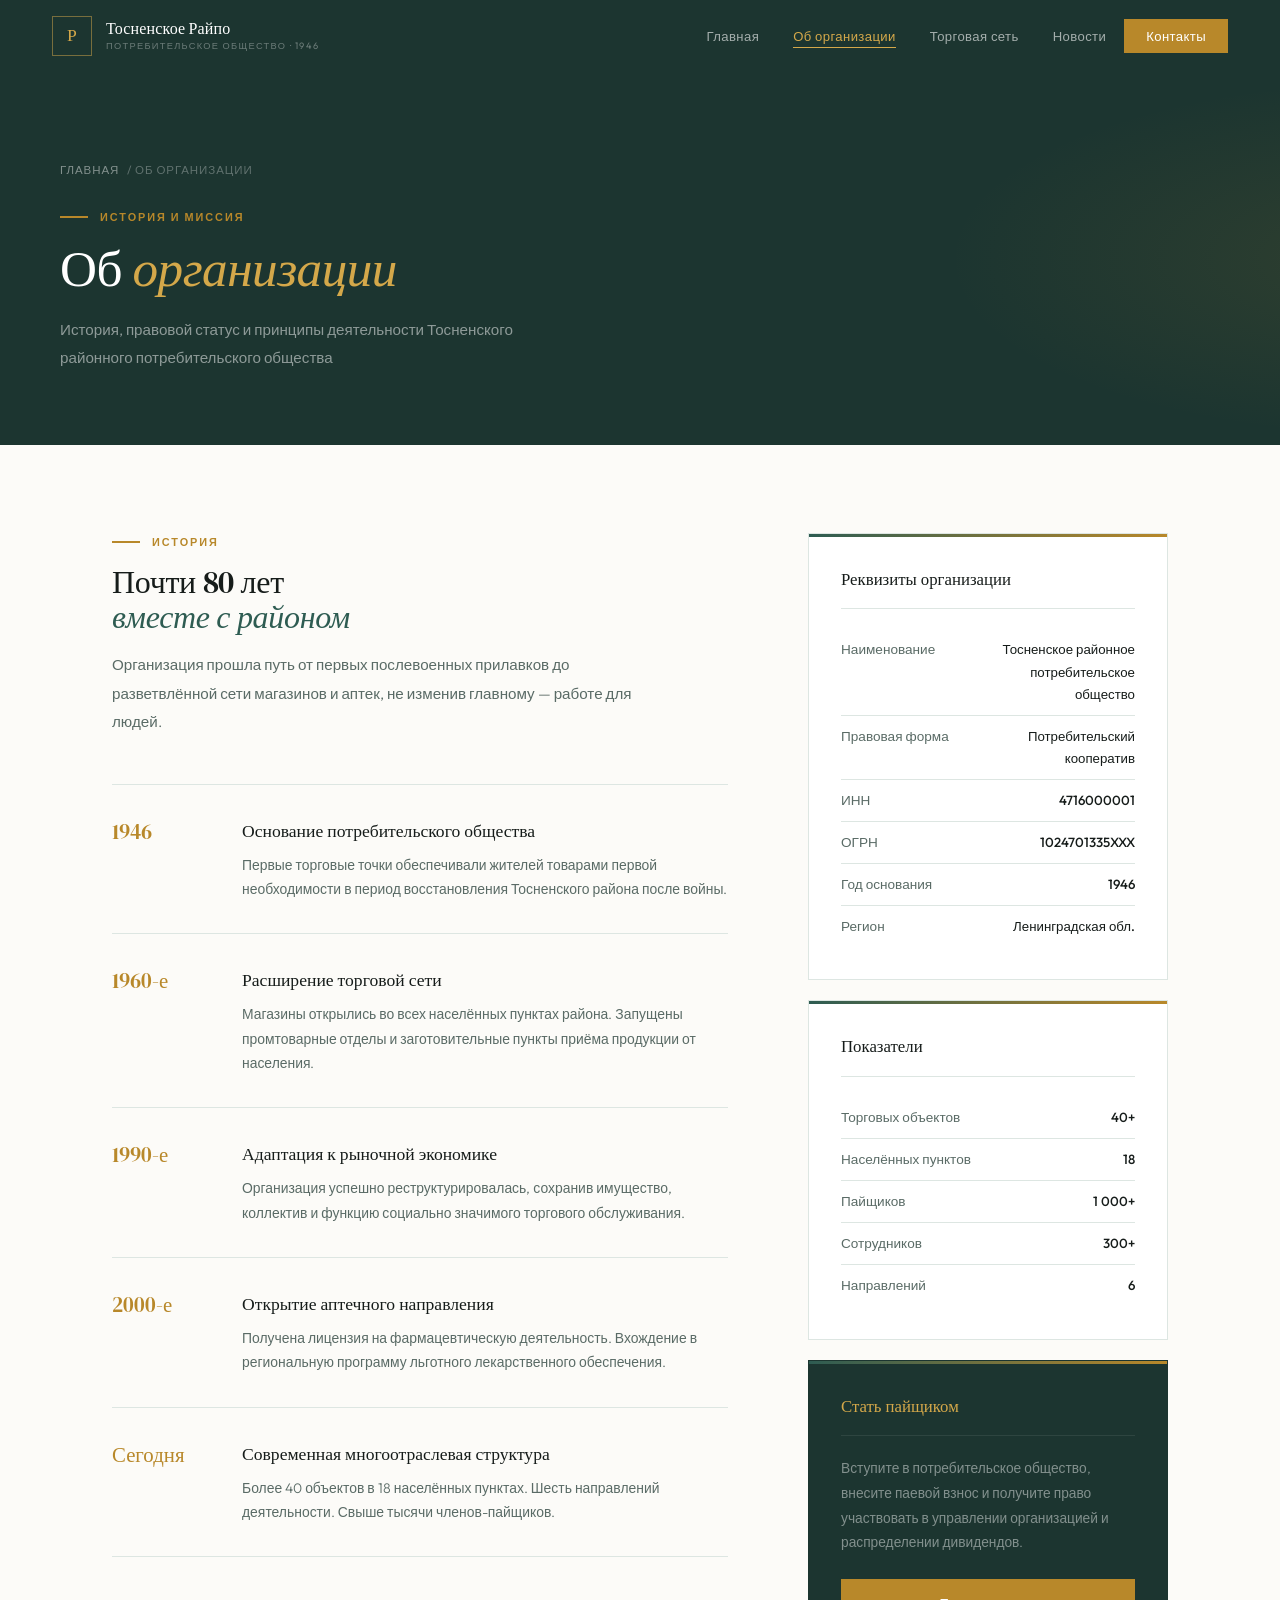
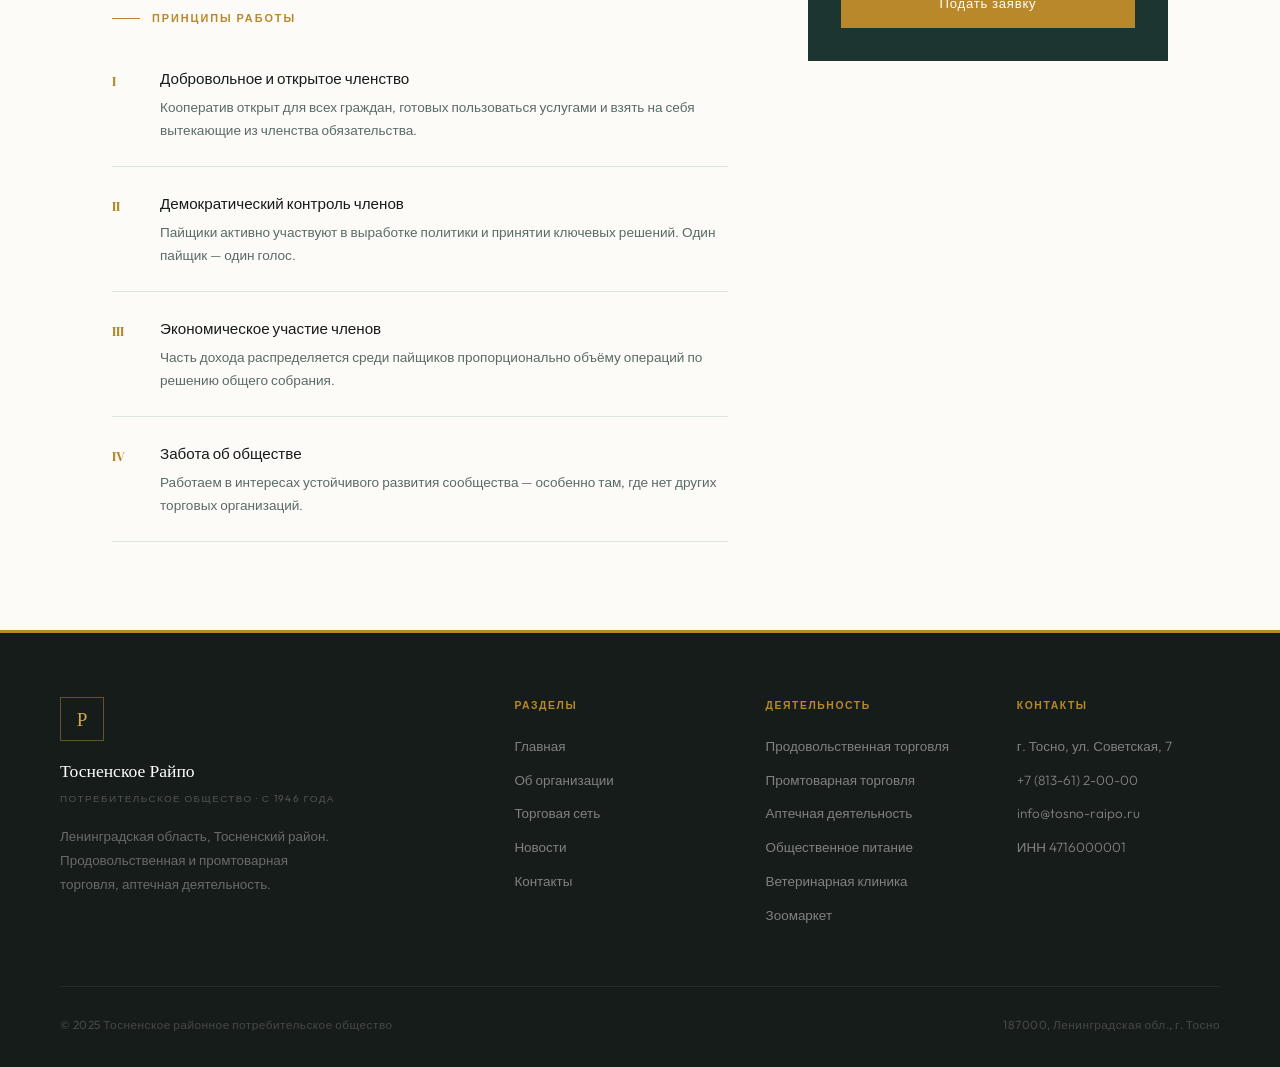
==== about.html @ 66a2b8b3 "Add files via upload" ====
<!DOCTYPE html>
<html lang="ru">
<head>
  <meta charset="UTF-8">
  <meta name="viewport" content="width=device-width, initial-scale=1.0">
  <title>Об организации — Тосненское Райпо</title>
  <link rel="preconnect" href="https://fonts.googleapis.com">
  <link href="https://fonts.googleapis.com/css2?family=DM+Serif+Display:ital@0;1&family=Outfit:wght@300;400;500;600&display=swap" rel="stylesheet">
  <link rel="stylesheet" href="style.css">
  <style>
    .about-wrap { max-width:1160px; margin:0 auto; padding:88px 52px; }
    @media(max-width:768px){ .about-wrap{ padding:56px 20px; } }

    .about-grid { display:grid; grid-template-columns:1fr 360px; gap:80px; align-items:start; }
    @media(max-width:1024px){ .about-grid{ grid-template-columns:1fr; gap:52px; } }

    /* Timeline */
    .timeline { border-top:1px solid var(--rule); margin-top:48px; }
    .tl-row {
      display:grid; grid-template-columns:90px 1fr; gap:40px;
      padding:32px 0; border-bottom:1px solid var(--rule);
      transition: background .25s;
    }
    .tl-row:hover { background:var(--ivory); margin:0 -16px; padding-left:16px; padding-right:16px; }
    .tl-year {
      font-family:'DM Serif Display',serif;
      font-size:1.3rem; color:var(--gold); padding-top:3px; line-height:1.2;
    }
    .tl-body h3 { font-family:'DM Serif Display',serif; font-size:1.1rem; font-weight:400; color:var(--ink); margin-bottom:6px; }
    .tl-body p  { font-size:.87rem; color:var(--muted); line-height:1.75; font-weight:300; }

    /* Принципы */
    .principles { margin-top:52px; }
    .prin-item {
      padding:24px 0; border-bottom:1px solid var(--rule);
      display:grid; grid-template-columns:28px 1fr; gap:20px; align-items:start;
    }
    .prin-num {
      font-family:'DM Serif Display',serif; font-size:.9rem;
      color:var(--gold); padding-top:3px;
    }
    .prin-item h4 { font-size:.95rem; font-weight:500; color:var(--ink); margin-bottom:4px; }
    .prin-item p  { font-size:.85rem; color:var(--muted); font-weight:300; line-height:1.7; }

    /* Sidebar */
    .info-card {
      background:var(--white); border:1px solid var(--rule);
      padding:32px; margin-bottom:20px;
      position:relative; overflow:hidden;
    }
    .info-card::before {
      content:''; position:absolute; top:0; left:0; right:0; height:3px;
      background:linear-gradient(90deg, var(--forest-soft), var(--gold));
    }
    .info-card h4 {
      font-family:'DM Serif Display',serif; font-size:1.05rem; font-weight:400;
      color:var(--ink); margin-bottom:20px; padding-bottom:14px;
      border-bottom:1px solid var(--rule);
    }
    .info-row {
      display:flex; justify-content:space-between; align-items:baseline;
      padding:9px 0; border-bottom:1px solid var(--rule); font-size:.85rem;
    }
    .info-row:last-child { border-bottom:none; }
    .info-lbl { color:var(--muted); font-weight:300; }
    .info-val { font-weight:500; color:var(--ink); text-align:right; max-width:160px; font-size:.83rem; }
  </style>
</head>
<body data-page="about">
  <div class="page-hero">
    <div class="page-hero-inner">
      <div class="breadcrumb"><a href="index.html">Главная</a> / Об организации</div>
      <div class="overline reveal">История и миссия</div>
      <h1 class="display reveal" style="color:var(--white)">Об <em>организации</em></h1>
      <p class="lead reveal" style="color:rgba(255,255,255,.5)">История, правовой статус и принципы деятельности Тосненского районного потребительского общества</p>
    </div>
  </div>

  <div class="about-wrap">
    <div class="about-grid">
      <div>
        <div class="reveal"><div class="overline">История</div></div>
        <div class="display reveal" style="font-size:2rem; margin-bottom:16px">Почти 80 лет<br><em>вместе с районом</em></div>
        <p class="lead reveal" style="margin-bottom:0">Организация прошла путь от первых послевоенных прилавков до разветвлённой сети магазинов и аптек, не изменив главному — работе для людей.</p>

        <div class="timeline">
          <div class="tl-row reveal reveal-d1">
            <div class="tl-year">1946</div>
            <div class="tl-body">
              <h3>Основание потребительского общества</h3>
              <p>Первые торговые точки обеспечивали жителей товарами первой необходимости в период восстановления Тосненского района после войны.</p>
            </div>
          </div>
          <div class="tl-row reveal reveal-d1">
            <div class="tl-year">1960-е</div>
            <div class="tl-body">
              <h3>Расширение торговой сети</h3>
              <p>Магазины открылись во всех населённых пунктах района. Запущены промтоварные отделы и заготовительные пункты приёма продукции от населения.</p>
            </div>
          </div>
          <div class="tl-row reveal reveal-d1">
            <div class="tl-year">1990-е</div>
            <div class="tl-body">
              <h3>Адаптация к рыночной экономике</h3>
              <p>Организация успешно реструктурировалась, сохранив имущество, коллектив и функцию социально значимого торгового обслуживания.</p>
            </div>
          </div>
          <div class="tl-row reveal reveal-d1">
            <div class="tl-year">2000-е</div>
            <div class="tl-body">
              <h3>Открытие аптечного направления</h3>
              <p>Получена лицензия на фармацевтическую деятельность. Вхождение в региональную программу льготного лекарственного обеспечения.</p>
            </div>
          </div>
          <div class="tl-row reveal reveal-d1">
            <div class="tl-year">Сегодня</div>
            <div class="tl-body">
              <h3>Современная многоотраслевая структура</h3>
              <p>Более 40 объектов в 18 населённых пунктах. Шесть направлений деятельности. Свыше тысячи членов-пайщиков.</p>
            </div>
          </div>
        </div>

        <div class="principles reveal">
          <div class="overline" style="margin-top:52px">Принципы работы</div>
          <div class="prin-item">
            <div class="prin-num">I</div>
            <div><h4>Добровольное и открытое членство</h4><p>Кооператив открыт для всех граждан, готовых пользоваться услугами и взять на себя вытекающие из членства обязательства.</p></div>
          </div>
          <div class="prin-item">
            <div class="prin-num">II</div>
            <div><h4>Демократический контроль членов</h4><p>Пайщики активно участвуют в выработке политики и принятии ключевых решений. Один пайщик — один голос.</p></div>
          </div>
          <div class="prin-item">
            <div class="prin-num">III</div>
            <div><h4>Экономическое участие членов</h4><p>Часть дохода распределяется среди пайщиков пропорционально объёму операций по решению общего собрания.</p></div>
          </div>
          <div class="prin-item">
            <div class="prin-num">IV</div>
            <div><h4>Забота об обществе</h4><p>Работаем в интересах устойчивого развития сообщества — особенно там, где нет других торговых организаций.</p></div>
          </div>
        </div>
      </div>

      <div>
        <div class="info-card reveal">
          <h4>Реквизиты организации</h4>
          <div class="info-row"><span class="info-lbl">Наименование</span><span class="info-val">Тосненское районное потребительское общество</span></div>
          <div class="info-row"><span class="info-lbl">Правовая форма</span><span class="info-val">Потребительский кооператив</span></div>
          <div class="info-row"><span class="info-lbl">ИНН</span><span class="info-val">4716000001</span></div>
          <div class="info-row"><span class="info-lbl">ОГРН</span><span class="info-val">1024701335XXX</span></div>
          <div class="info-row"><span class="info-lbl">Год основания</span><span class="info-val">1946</span></div>
          <div class="info-row"><span class="info-lbl">Регион</span><span class="info-val">Ленинградская обл.</span></div>
        </div>
        <div class="info-card reveal">
          <h4>Показатели</h4>
          <div class="info-row"><span class="info-lbl">Торговых объектов</span><span class="info-val">40+</span></div>
          <div class="info-row"><span class="info-lbl">Населённых пунктов</span><span class="info-val">18</span></div>
          <div class="info-row"><span class="info-lbl">Пайщиков</span><span class="info-val">1 000+</span></div>
          <div class="info-row"><span class="info-lbl">Сотрудников</span><span class="info-val">300+</span></div>
          <div class="info-row"><span class="info-lbl">Направлений</span><span class="info-val">6</span></div>
        </div>
        <div class="info-card reveal" style="background:var(--forest); border-color:var(--forest)">
          <h4 style="color:var(--gold-light); border-bottom-color:rgba(255,255,255,.08)">Стать пайщиком</h4>
          <p style="font-size:.86rem; color:rgba(255,255,255,.45); font-weight:300; line-height:1.8; margin-bottom:24px">Вступите в потребительское общество, внесите паевой взнос и получите право участвовать в управлении организацией и распределении дивидендов.</p>
          <a href="contacts.html" class="btn btn-gold" style="width:100%; justify-content:center">Подать заявку</a>
        </div>
      </div>
    </div>
  </div>
  <script src="nav.js"></script>
</body>
</html>
---- style.css ----
/* ════════════════════════════════════════════
   Тосненское Райпо — Professional v4
   Палитра: тёмный лес · слоновая кость · золото
   Шрифты: DM Serif Display + Outfit
   ════════════════════════════════════════════ */

@import url('https://fonts.googleapis.com/css2?family=DM+Serif+Display:ital@0;1&family=Outfit:wght@300;400;500;600&display=swap');

:root {
  --forest:      #1C3530;
  --forest-mid:  #264A42;
  --forest-soft: #2E5C52;
  --gold:        #B8882A;
  --gold-light:  #D4A84A;
  --gold-pale:   #F5EDD8;
  --sage:        #E6F0EC;
  --ivory:       #F8F7F3;
  --paper:       #FCFBF8;
  --ink:         #161C1A;
  --muted:       #5A6B66;
  --rule:        #DDE6E2;
  --white:       #FFFFFF;
}

/* ── RESET ── */
*, *::before, *::after { margin: 0; padding: 0; box-sizing: border-box; }
html { scroll-behavior: smooth; }
body {
  font-family: 'Outfit', sans-serif;
  background: var(--paper);
  color: var(--ink);
  line-height: 1.7;
  padding-top: 72px;
  overflow-x: hidden;
}

/* ════════════════
   SCROLL ANIMATIONS
   ════════════════ */
.reveal {
  opacity: 0;
  transform: translateY(28px);
  transition: opacity .7s cubic-bezier(.4,0,.2,1),
              transform .7s cubic-bezier(.4,0,.2,1);
}
.reveal.visible { opacity: 1; transform: translateY(0); }

.reveal-left  { opacity:0; transform:translateX(-32px); transition: opacity .7s .1s cubic-bezier(.4,0,.2,1), transform .7s .1s cubic-bezier(.4,0,.2,1); }
.reveal-right { opacity:0; transform:translateX(32px);  transition: opacity .7s .1s cubic-bezier(.4,0,.2,1), transform .7s .1s cubic-bezier(.4,0,.2,1); }
.reveal-left.visible, .reveal-right.visible { opacity:1; transform:translateX(0); }

.reveal-d1 { transition-delay: .1s !important; }
.reveal-d2 { transition-delay: .2s !important; }
.reveal-d3 { transition-delay: .3s !important; }
.reveal-d4 { transition-delay: .4s !important; }

/* ── NAVIGATION ── */
nav {
  position: fixed; top: 0; left: 0; right: 0; z-index: 300;
  height: 72px;
  background: var(--forest);
  display: flex; align-items: center;
  padding: 0 52px;
  justify-content: space-between;
  transition: box-shadow .4s, background .3s;
}
nav.scrolled {
  box-shadow: 0 4px 32px rgba(22,28,26,.35);
  background: var(--forest);
}

.nav-logo { display:flex; align-items:center; gap:14px; text-decoration:none; }
.nav-logo-mark {
  width: 40px; height: 40px;
  border: 1.5px solid rgba(212,168,74,.5);
  display: flex; align-items: center; justify-content: center;
  font-family: 'DM Serif Display', serif;
  font-size: 1.1rem; color: var(--gold-light);
  transition: border-color .3s, color .3s;
}
.nav-logo:hover .nav-logo-mark { border-color: var(--gold-light); }
.nav-logo-name {
  font-family: 'DM Serif Display', serif;
  font-size: 1rem; color: var(--white); line-height: 1.2;
  letter-spacing: .01em;
}
.nav-logo-tagline {
  font-family: 'Outfit', sans-serif;
  font-size: .58rem; color: rgba(255,255,255,.35);
  letter-spacing: .14em; text-transform: uppercase;
  font-weight: 400;
}

.nav-links { display:flex; align-items:center; gap:2px; list-style:none; }
.nav-links a {
  font-family: 'Outfit', sans-serif;
  text-decoration: none; color: rgba(255,255,255,.6);
  font-size: .82rem; font-weight: 400;
  padding: 8px 16px; letter-spacing: .03em;
  position: relative; transition: color .25s;
}
.nav-links a::after {
  content: ''; position: absolute;
  left: 16px; right: 16px; bottom: 4px; height: 1px;
  background: var(--gold-light); transform: scaleX(0);
  transition: transform .25s cubic-bezier(.4,0,.2,1);
  transform-origin: left;
}
.nav-links a:hover { color: var(--white); }
.nav-links a:hover::after { transform: scaleX(1); }
.nav-links a.active { color: var(--gold-light); }
.nav-links a.active::after { transform: scaleX(1); }

.nav-cta {
  background: var(--gold) !important;
  color: var(--white) !important;
  padding: 9px 22px !important;
  transition: background .25s !important;
}
.nav-cta::after { display: none !important; }
.nav-cta:hover { background: var(--gold-light) !important; }

/* ── BURGER ── */
.burger {
  display: none; flex-direction: column;
  justify-content: center; gap: 5px;
  width: 42px; height: 42px;
  background: rgba(255,255,255,.08);
  border: 1px solid rgba(255,255,255,.12);
  cursor: pointer; padding: 10px; flex-shrink: 0;
  transition: background .2s;
}
.burger:hover { background: rgba(255,255,255,.14); }
.burger span {
  display: block; height: 1.5px; width: 100%;
  background: var(--white); border-radius: 2px;
  transition: transform .35s cubic-bezier(.4,0,.2,1), opacity .25s;
}
.burger.open span:nth-child(1) { transform: translateY(6.5px) rotate(45deg); }
.burger.open span:nth-child(2) { opacity: 0; transform: scaleX(0); }
.burger.open span:nth-child(3) { transform: translateY(-6.5px) rotate(-45deg); }

/* ── MOBILE DRAWER ── */
.mobile-menu {
  position: fixed; top: 72px; right: 0; bottom: 0;
  width: min(310px, 88vw);
  background: var(--forest);
  border-left: 1px solid rgba(255,255,255,.06);
  z-index: 290; transform: translateX(100%);
  transition: transform .4s cubic-bezier(.4,0,.2,1);
  display: flex; flex-direction: column;
  padding: 36px 28px 40px; overflow-y: auto;
}
.mobile-menu.open { transform: translateX(0); }

.mobile-nav { display: flex; flex-direction: column; }
.mobile-nav a {
  text-decoration: none; color: rgba(255,255,255,.65);
  font-size: .95rem; font-weight: 400;
  padding: 17px 0; letter-spacing: .02em;
  border-bottom: 1px solid rgba(255,255,255,.07);
  transition: color .2s, padding-left .2s;
}
.mobile-nav a:hover { color: var(--white); padding-left: 8px; }
.mobile-nav a.active { color: var(--gold-light); }
.mobile-nav a.mobile-cta {
  margin-top: 20px;
  background: var(--gold); color: var(--white) !important;
  text-align: center; padding: 14px 0 !important;
  border-bottom: none; font-weight: 500;
  transition: background .2s !important;
}
.mobile-nav a.mobile-cta:hover { background: var(--gold-light) !important; padding-left: 0 !important; }
.mobile-footer-info {
  margin-top: auto; padding-top: 28px;
  color: rgba(255,255,255,.3); font-size: .82rem;
  display: flex; flex-direction: column; gap: 9px; font-weight: 300;
}

.mobile-overlay {
  position: fixed; inset: 0; z-index: 280;
  background: rgba(22,28,26,.6); backdrop-filter: blur(4px);
  opacity: 0; pointer-events: none;
  transition: opacity .4s;
}
.mobile-overlay.open { opacity: 1; pointer-events: all; }

/* ── TYPOGRAPHY ── */
.overline {
  font-family: 'Outfit', sans-serif;
  font-size: .68rem; font-weight: 600;
  letter-spacing: .18em; text-transform: uppercase;
  color: var(--gold);
  display: flex; align-items: center; gap: 12px;
  margin-bottom: 14px;
}
.overline::before {
  content: ''; display: block;
  width: 28px; height: 1.5px; background: currentColor;
}

.display {
  font-family: 'DM Serif Display', serif;
  font-size: clamp(2.2rem, 4vw, 3.6rem);
  font-weight: 400; line-height: 1.1;
  color: var(--ink); letter-spacing: -.01em;
  margin-bottom: 20px;
}
.display em { font-style: italic; color: var(--forest-soft); }
.display-white { color: var(--white); }
.display-white em { color: var(--gold-light); }

.lead {
  font-size: .95rem; color: var(--muted); font-weight: 300;
  max-width: 520px; line-height: 1.85;
}

/* ── SECTION ── */
.section { padding: 96px 52px; max-width: 1160px; margin: 0 auto; }

/* ── PAGE HERO ── */
.page-hero {
  background: var(--forest);
  padding: 88px 52px 72px;
  position: relative; overflow: hidden;
}
.page-hero::after {
  content: '';
  position: absolute; inset: 0;
  background: radial-gradient(ellipse 60% 80% at 110% 50%, rgba(184,136,42,.12) 0%, transparent 60%);
  pointer-events: none;
}
.page-hero-inner { max-width: 1160px; margin: 0 auto; position: relative; z-index: 1; }
.page-hero .display { color: var(--white); }
.page-hero .display em { color: var(--gold-light); }
.page-hero .lead { color: rgba(255,255,255,.5); max-width: 480px; }

.breadcrumb {
  display: flex; align-items: center; gap: 8px;
  font-size: .72rem; color: rgba(255,255,255,.3);
  letter-spacing: .08em; text-transform: uppercase;
  margin-bottom: 28px;
}
.breadcrumb a { color: rgba(255,255,255,.45); text-decoration: none; transition: color .2s; }
.breadcrumb a:hover { color: var(--gold-light); }

/* ── BUTTONS ── */
.btn {
  display: inline-flex; align-items: center; gap: 8px;
  font-family: 'Outfit', sans-serif;
  font-size: .82rem; font-weight: 500;
  letter-spacing: .06em;
  text-decoration: none; cursor: pointer; border: none;
  padding: 13px 28px; transition: all .25s;
  position: relative; overflow: hidden;
}
.btn::before {
  content: ''; position: absolute; inset: 0;
  background: rgba(255,255,255,.1);
  transform: scaleX(0); transform-origin: left;
  transition: transform .3s cubic-bezier(.4,0,.2,1);
}
.btn:hover::before { transform: scaleX(1); }

.btn-forest { background: var(--forest); color: var(--white); }
.btn-gold   { background: var(--gold); color: var(--white); }
.btn-gold:hover { background: var(--gold-light); }
.btn-outline { background: transparent; color: var(--ink); border: 1.5px solid var(--ink); }
.btn-outline:hover { background: var(--ink); color: var(--white); }
.btn-outline-light { background: transparent; color: rgba(255,255,255,.75); border: 1.5px solid rgba(255,255,255,.25); }
.btn-outline-light:hover { border-color: var(--white); color: var(--white); }
.btn-ghost { background: transparent; color: var(--forest-soft); border: 1.5px solid var(--rule); }
.btn-ghost:hover { border-color: var(--forest-soft); }

/* ── BAND ── */
.band {
  background: var(--forest);
  padding: 80px 52px; text-align: center;
  position: relative; overflow: hidden;
}
.band::before {
  content: '';
  position: absolute; inset: 0;
  background: radial-gradient(ellipse 70% 120% at 50% 100%, rgba(184,136,42,.1) 0%, transparent 60%);
  pointer-events: none;
}
.band .display { color: var(--white); margin-bottom: 16px; }
.band .display em { color: var(--gold-light); }
.band .lead { color: rgba(255,255,255,.5); margin: 0 auto 36px; }

/* ── CARDS ── */
.grid { display: grid; gap: 1px; background: var(--rule); border: 1px solid var(--rule); margin-top: 60px; }
.grid-3 { grid-template-columns: repeat(3,1fr); }
.grid-4 { grid-template-columns: repeat(4,1fr); }

.gc {
  background: var(--white); padding: 40px 36px;
  position: relative; overflow: hidden;
  transition: background .25s;
}
.gc::after {
  content: ''; position: absolute;
  left: 0; bottom: 0; right: 0; height: 3px;
  background: linear-gradient(90deg, var(--forest), var(--gold));
  transform: scaleX(0); transform-origin: left;
  transition: transform .35s cubic-bezier(.4,0,.2,1);
}
.gc:hover { background: var(--ivory); }
.gc:hover::after { transform: scaleX(1); }

.gc-icon {
  width: 52px; height: 52px;
  background: var(--sage); display: flex;
  align-items: center; justify-content: center;
  font-size: 22px; margin-bottom: 20px;
  transition: background .25s, transform .25s;
}
.gc:hover .gc-icon { background: var(--gold-pale); transform: scale(1.05); }

.gc h3 {
  font-family: 'DM Serif Display', serif;
  font-size: 1.2rem; font-weight: 400;
  color: var(--ink); margin-bottom: 10px;
}
.gc p { font-size: .88rem; color: var(--muted); line-height: 1.75; font-weight: 300; }

/* ── DATA BAR ── */
.data-bar {
  background: var(--forest);
  display: grid; grid-template-columns: repeat(4,1fr);
}
.db-cell {
  padding: 52px 36px; text-align: center;
  border-right: 1px solid rgba(255,255,255,.06);
  position: relative;
  transition: background .25s;
}
.db-cell:last-child { border-right: none; }
.db-cell:hover { background: var(--forest-mid); }
.db-val {
  font-family: 'DM Serif Display', serif;
  font-size: 3rem; font-weight: 400;
  color: var(--gold-light); line-height: 1;
  margin-bottom: 8px; display: block;
  transition: transform .3s;
}
.db-cell:hover .db-val { transform: scale(1.06); }
.db-label { font-size: .7rem; color: rgba(255,255,255,.35); letter-spacing: .1em; text-transform: uppercase; font-weight: 400; }

/* ── FOOTER ── */
footer {
  background: var(--ink); color: var(--white);
  padding: 64px 52px 32px;
  border-top: 3px solid var(--gold);
}
.footer-inner {
  max-width: 1160px; margin: 0 auto;
  display: grid; grid-template-columns: 2fr 1fr 1fr 1fr; gap: 48px;
  padding-bottom: 48px;
  border-bottom: 1px solid rgba(255,255,255,.07);
}
.footer-logo-mark {
  width: 44px; height: 44px;
  border: 1.5px solid rgba(212,168,74,.4);
  display: flex; align-items: center; justify-content: center;
  font-family: 'DM Serif Display', serif;
  font-size: 1.2rem; color: var(--gold-light); margin-bottom: 16px;
}
.footer-name {
  font-family: 'DM Serif Display', serif;
  font-size: 1.1rem; color: var(--white); margin-bottom: 4px;
}
.footer-sub  { font-size: .62rem; color: rgba(255,255,255,.25); text-transform: uppercase; letter-spacing: .14em; margin-bottom: 16px; }
.footer-desc { font-size: .84rem; color: rgba(255,255,255,.35); line-height: 1.8; font-weight: 300; max-width: 270px; }
.footer-col h4 {
  font-size: .65rem; font-weight: 600; text-transform: uppercase;
  letter-spacing: .15em; color: var(--gold);
  margin-bottom: 20px;
}
.footer-col a,
.footer-col span {
  display: block; color: rgba(255,255,255,.45);
  font-size: .84rem; margin-bottom: 11px;
  text-decoration: none; font-weight: 300;
  transition: color .2s, padding-left .2s;
}
.footer-col a:hover { color: var(--white); padding-left: 4px; }
.footer-bottom {
  max-width: 1160px; margin: 28px auto 0;
  display: flex; justify-content: space-between;
  align-items: center; flex-wrap: wrap; gap: 10px;
  font-size: .74rem; color: rgba(255,255,255,.2);
  letter-spacing: .04em;
}

/* ════════════════
   АДАПТИВ
   ════════════════ */
@media(max-width:1024px){
  nav,.section,.page-hero,.band,footer{ padding-left:32px; padding-right:32px; }
  .grid-3,.grid-4{ grid-template-columns:repeat(2,1fr); }
  .data-bar{ grid-template-columns:repeat(2,1fr); }
  .db-cell:nth-child(2){ border-right:none; }
  .db-cell:nth-child(3),
  .db-cell:nth-child(4){ border-top:1px solid rgba(255,255,255,.06); }
  .footer-inner{ grid-template-columns:1fr 1fr; gap:36px; }
}
@media(max-width:768px){
  nav{ padding:0 20px; }
  .nav-links{ display:none; }
  .burger{ display:flex; }
  .section{ padding:60px 20px; }
  .page-hero{ padding:52px 20px 44px; }
  .band{ padding:56px 20px; }
  footer{ padding:48px 20px 28px; }
  .grid-3,.grid-4{ grid-template-columns:1fr; }
  .data-bar{ grid-template-columns:1fr 1fr; }
  .footer-inner{ grid-template-columns:1fr; gap:28px; }
  .footer-bottom{ flex-direction:column; text-align:center; }
}
@media(max-width:400px){
  .nav-logo-tagline{ display:none; }
  .data-bar{ grid-template-columns:1fr; }
  .db-cell{ border-right:none !important; border-top:1px solid rgba(255,255,255,.06); }
  .db-cell:first-child{ border-top:none; }
}
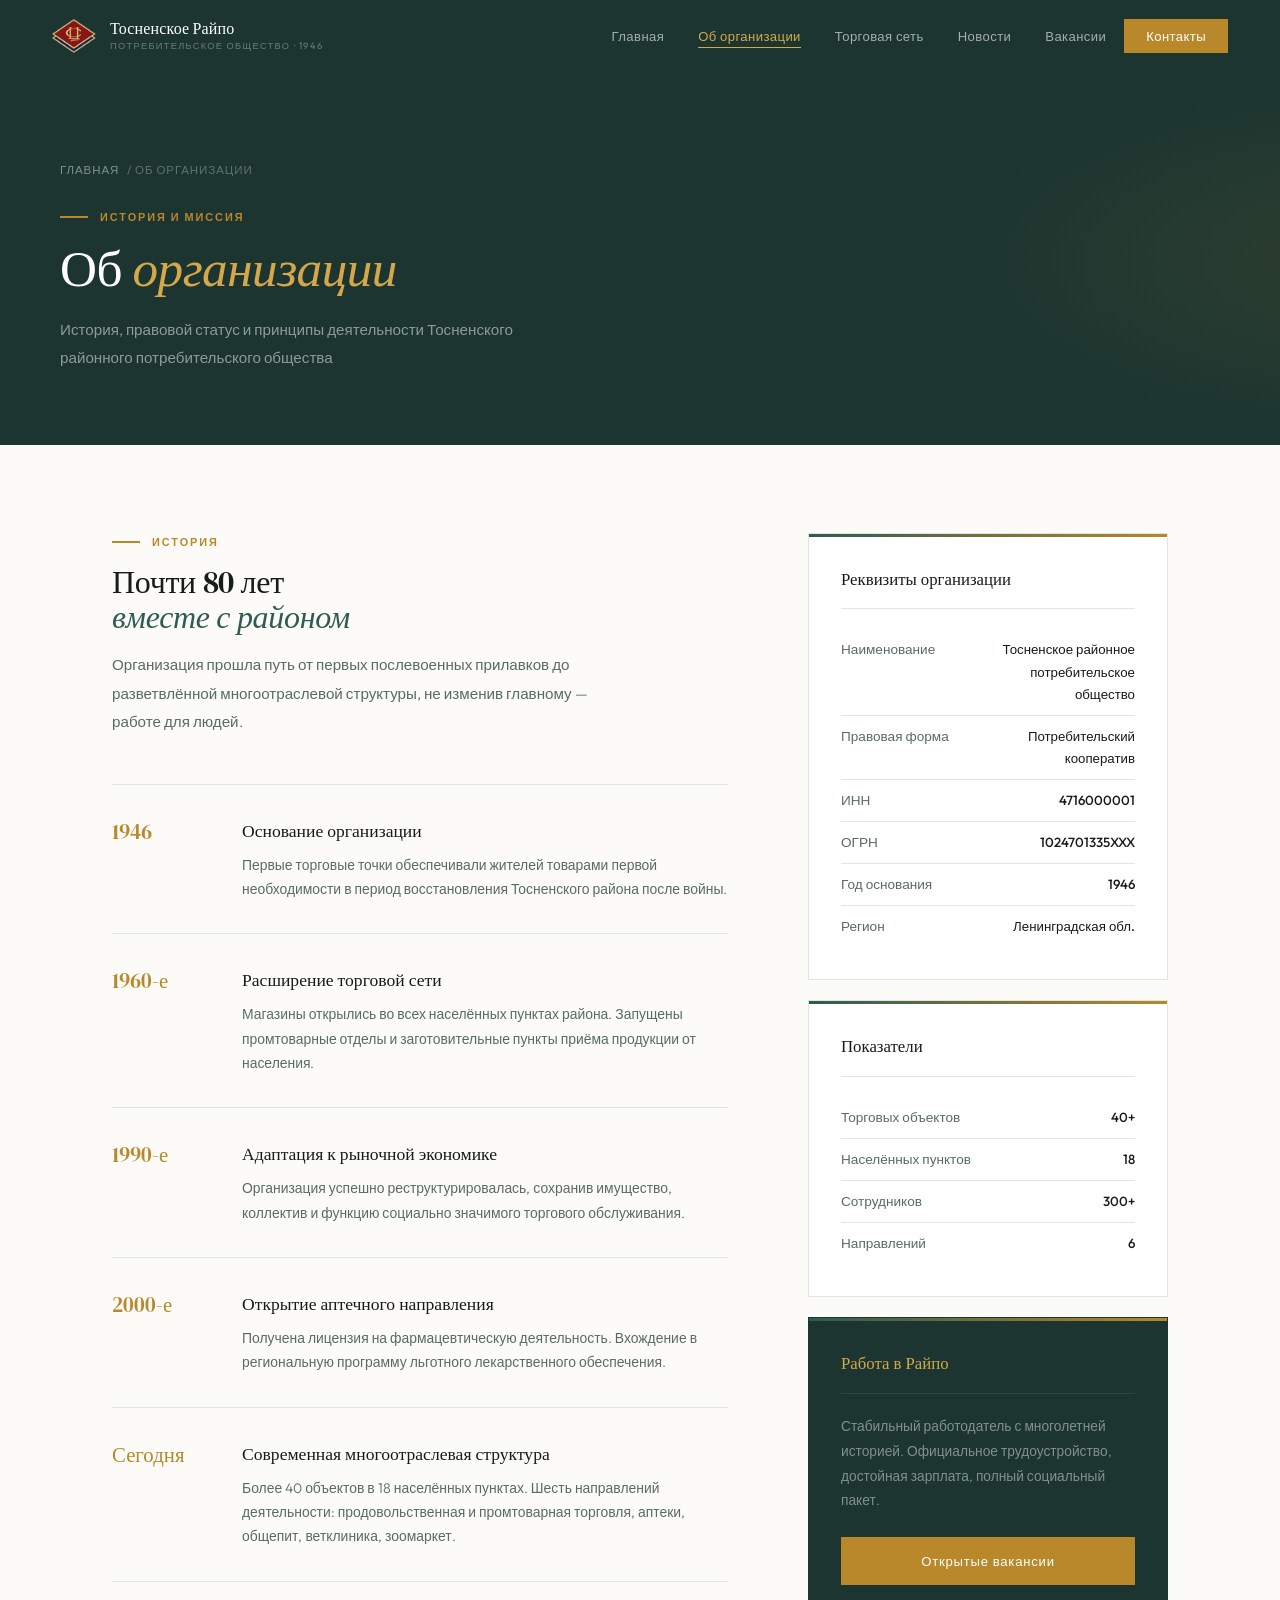
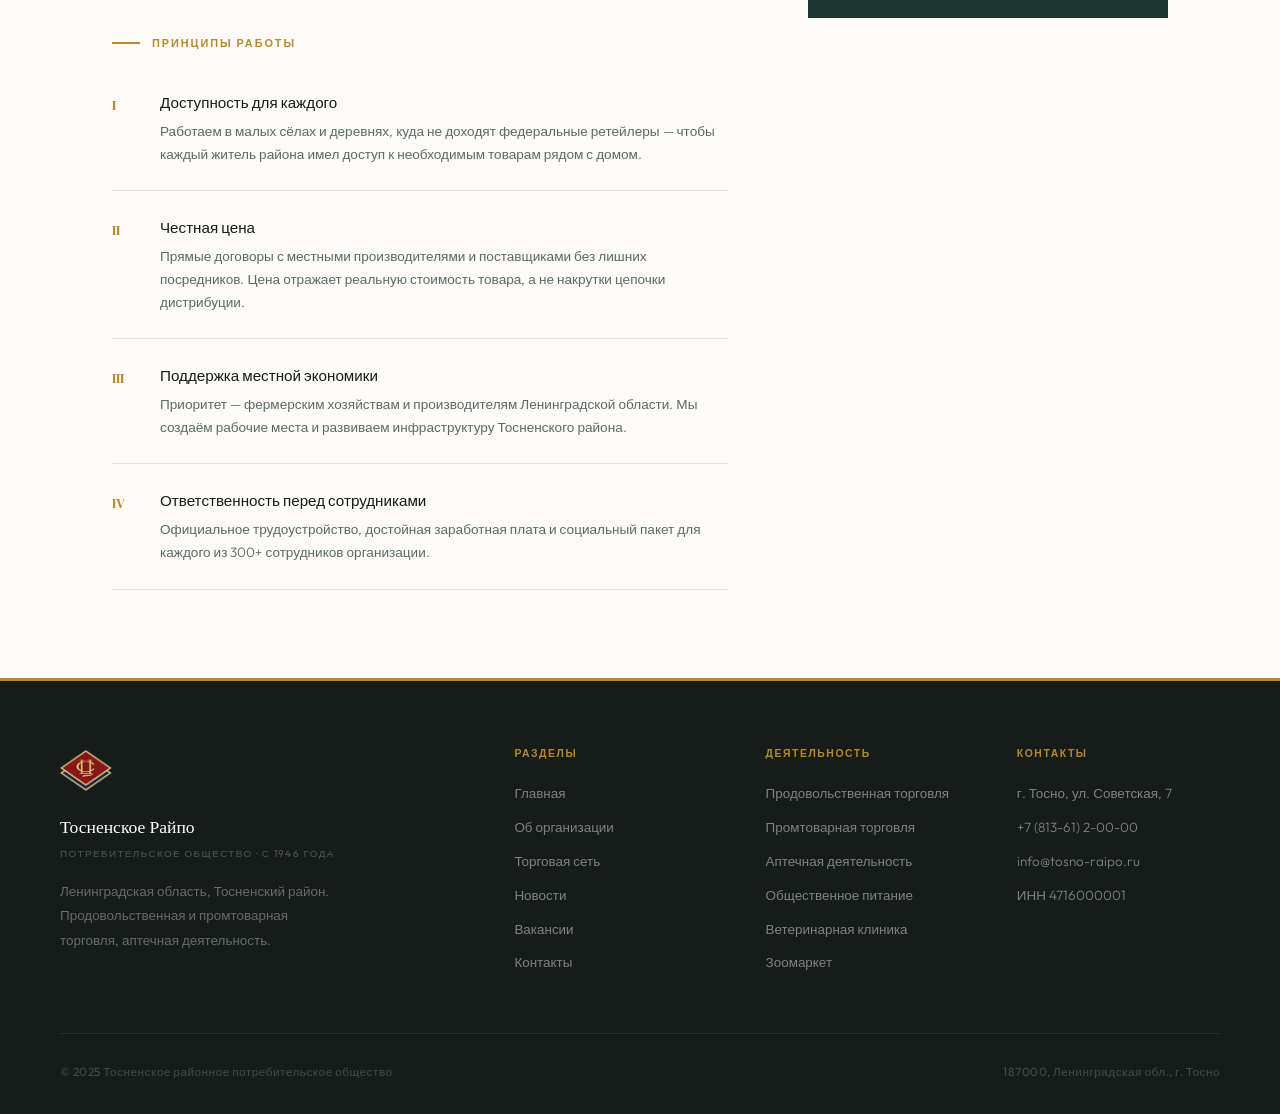
==== commit 45af8b40: "Add files via upload" ====
--- a/about.html
+++ b/about.html
@@ -14,35 +14,25 @@
     .about-grid { display:grid; grid-template-columns:1fr 360px; gap:80px; align-items:start; }
     @media(max-width:1024px){ .about-grid{ grid-template-columns:1fr; gap:52px; } }
 
-    /* Timeline */
     .timeline { border-top:1px solid var(--rule); margin-top:48px; }
     .tl-row {
       display:grid; grid-template-columns:90px 1fr; gap:40px;
-      padding:32px 0; border-bottom:1px solid var(--rule);
-      transition: background .25s;
+      padding:32px 0; border-bottom:1px solid var(--rule); transition: background .25s;
     }
     .tl-row:hover { background:var(--ivory); margin:0 -16px; padding-left:16px; padding-right:16px; }
-    .tl-year {
-      font-family:'DM Serif Display',serif;
-      font-size:1.3rem; color:var(--gold); padding-top:3px; line-height:1.2;
-    }
+    .tl-year { font-family:'DM Serif Display',serif; font-size:1.3rem; color:var(--gold); padding-top:3px; line-height:1.2; }
     .tl-body h3 { font-family:'DM Serif Display',serif; font-size:1.1rem; font-weight:400; color:var(--ink); margin-bottom:6px; }
     .tl-body p  { font-size:.87rem; color:var(--muted); line-height:1.75; font-weight:300; }
 
-    /* Принципы */
-    .principles { margin-top:52px; }
-    .prin-item {
+    .values-list { margin-top:52px; }
+    .val-item {
       padding:24px 0; border-bottom:1px solid var(--rule);
       display:grid; grid-template-columns:28px 1fr; gap:20px; align-items:start;
     }
-    .prin-num {
-      font-family:'DM Serif Display',serif; font-size:.9rem;
-      color:var(--gold); padding-top:3px;
-    }
-    .prin-item h4 { font-size:.95rem; font-weight:500; color:var(--ink); margin-bottom:4px; }
-    .prin-item p  { font-size:.85rem; color:var(--muted); font-weight:300; line-height:1.7; }
+    .val-num { font-family:'DM Serif Display',serif; font-size:.9rem; color:var(--gold); padding-top:3px; }
+    .val-item h4 { font-size:.95rem; font-weight:500; color:var(--ink); margin-bottom:4px; }
+    .val-item p  { font-size:.85rem; color:var(--muted); font-weight:300; line-height:1.7; }
 
-    /* Sidebar */
     .info-card {
       background:var(--white); border:1px solid var(--rule);
       padding:32px; margin-bottom:20px;
@@ -54,8 +44,7 @@
     }
     .info-card h4 {
       font-family:'DM Serif Display',serif; font-size:1.05rem; font-weight:400;
-      color:var(--ink); margin-bottom:20px; padding-bottom:14px;
-      border-bottom:1px solid var(--rule);
+      color:var(--ink); margin-bottom:20px; padding-bottom:14px; border-bottom:1px solid var(--rule);
     }
     .info-row {
       display:flex; justify-content:space-between; align-items:baseline;
@@ -81,13 +70,13 @@
       <div>
         <div class="reveal"><div class="overline">История</div></div>
         <div class="display reveal" style="font-size:2rem; margin-bottom:16px">Почти 80 лет<br><em>вместе с районом</em></div>
-        <p class="lead reveal" style="margin-bottom:0">Организация прошла путь от первых послевоенных прилавков до разветвлённой сети магазинов и аптек, не изменив главному — работе для людей.</p>
+        <p class="lead reveal" style="margin-bottom:0">Организация прошла путь от первых послевоенных прилавков до разветвлённой многоотраслевой структуры, не изменив главному — работе для людей.</p>
 
         <div class="timeline">
           <div class="tl-row reveal reveal-d1">
             <div class="tl-year">1946</div>
             <div class="tl-body">
-              <h3>Основание потребительского общества</h3>
+              <h3>Основание организации</h3>
               <p>Первые торговые точки обеспечивали жителей товарами первой необходимости в период восстановления Тосненского района после войны.</p>
             </div>
           </div>
@@ -116,28 +105,28 @@
             <div class="tl-year">Сегодня</div>
             <div class="tl-body">
               <h3>Современная многоотраслевая структура</h3>
-              <p>Более 40 объектов в 18 населённых пунктах. Шесть направлений деятельности. Свыше тысячи членов-пайщиков.</p>
+              <p>Более 40 объектов в 18 населённых пунктах. Шесть направлений деятельности: продовольственная и промтоварная торговля, аптеки, общепит, ветклиника, зоомаркет.</p>
             </div>
           </div>
         </div>
 
-        <div class="principles reveal">
+        <div class="values-list reveal">
           <div class="overline" style="margin-top:52px">Принципы работы</div>
-          <div class="prin-item">
-            <div class="prin-num">I</div>
-            <div><h4>Добровольное и открытое членство</h4><p>Кооператив открыт для всех граждан, готовых пользоваться услугами и взять на себя вытекающие из членства обязательства.</p></div>
+          <div class="val-item">
+            <div class="val-num">I</div>
+            <div><h4>Доступность для каждого</h4><p>Работаем в малых сёлах и деревнях, куда не доходят федеральные ретейлеры — чтобы каждый житель района имел доступ к необходимым товарам рядом с домом.</p></div>
           </div>
-          <div class="prin-item">
-            <div class="prin-num">II</div>
-            <div><h4>Демократический контроль членов</h4><p>Пайщики активно участвуют в выработке политики и принятии ключевых решений. Один пайщик — один голос.</p></div>
+          <div class="val-item">
+            <div class="val-num">II</div>
+            <div><h4>Честная цена</h4><p>Прямые договоры с местными производителями и поставщиками без лишних посредников. Цена отражает реальную стоимость товара, а не накрутки цепочки дистрибуции.</p></div>
           </div>
-          <div class="prin-item">
-            <div class="prin-num">III</div>
-            <div><h4>Экономическое участие членов</h4><p>Часть дохода распределяется среди пайщиков пропорционально объёму операций по решению общего собрания.</p></div>
+          <div class="val-item">
+            <div class="val-num">III</div>
+            <div><h4>Поддержка местной экономики</h4><p>Приоритет — фермерским хозяйствам и производителям Ленинградской области. Мы создаём рабочие места и развиваем инфраструктуру Тосненского района.</p></div>
           </div>
-          <div class="prin-item">
-            <div class="prin-num">IV</div>
-            <div><h4>Забота об обществе</h4><p>Работаем в интересах устойчивого развития сообщества — особенно там, где нет других торговых организаций.</p></div>
+          <div class="val-item">
+            <div class="val-num">IV</div>
+            <div><h4>Ответственность перед сотрудниками</h4><p>Официальное трудоустройство, достойная заработная плата и социальный пакет для каждого из 300+ сотрудников организации.</p></div>
           </div>
         </div>
       </div>
@@ -156,14 +145,13 @@
           <h4>Показатели</h4>
           <div class="info-row"><span class="info-lbl">Торговых объектов</span><span class="info-val">40+</span></div>
           <div class="info-row"><span class="info-lbl">Населённых пунктов</span><span class="info-val">18</span></div>
-          <div class="info-row"><span class="info-lbl">Пайщиков</span><span class="info-val">1 000+</span></div>
           <div class="info-row"><span class="info-lbl">Сотрудников</span><span class="info-val">300+</span></div>
           <div class="info-row"><span class="info-lbl">Направлений</span><span class="info-val">6</span></div>
         </div>
         <div class="info-card reveal" style="background:var(--forest); border-color:var(--forest)">
-          <h4 style="color:var(--gold-light); border-bottom-color:rgba(255,255,255,.08)">Стать пайщиком</h4>
-          <p style="font-size:.86rem; color:rgba(255,255,255,.45); font-weight:300; line-height:1.8; margin-bottom:24px">Вступите в потребительское общество, внесите паевой взнос и получите право участвовать в управлении организацией и распределении дивидендов.</p>
-          <a href="contacts.html" class="btn btn-gold" style="width:100%; justify-content:center">Подать заявку</a>
+          <h4 style="color:var(--gold-light); border-bottom-color:rgba(255,255,255,.08)">Работа в Райпо</h4>
+          <p style="font-size:.86rem; color:rgba(255,255,255,.45); font-weight:300; line-height:1.8; margin-bottom:24px">Стабильный работодатель с многолетней историей. Официальное трудоустройство, достойная зарплата, полный социальный пакет.</p>
+          <a href="careers.html" class="btn btn-gold" style="width:100%; justify-content:center">Открытые вакансии</a>
         </div>
       </div>
     </div>
--- a/style.css
+++ b/style.css
@@ -24,7 +24,13 @@
 
 /* ── RESET ── */
 *, *::before, *::after { margin: 0; padding: 0; box-sizing: border-box; }
-html { scroll-behavior: smooth; }
+
+/* Глобальная защита от горизонтального переполнения */
+img, video, iframe, table { max-width: 100%; }
+html {
+  scroll-behavior: smooth;
+  overflow-x: hidden; /* iOS Safari fix — overflow-x on body alone is insufficient */
+}
 body {
   font-family: 'Outfit', sans-serif;
   background: var(--paper);
@@ -32,6 +38,7 @@
   line-height: 1.7;
   padding-top: 72px;
   overflow-x: hidden;
+  max-width: 100%;
 }
 
 /* ════════════════
@@ -57,6 +64,7 @@
 /* ── NAVIGATION ── */
 nav {
   position: fixed; top: 0; left: 0; right: 0; z-index: 300;
+  max-width: 100vw;
   height: 72px;
   background: var(--forest);
   display: flex; align-items: center;
@@ -71,14 +79,12 @@
 
 .nav-logo { display:flex; align-items:center; gap:14px; text-decoration:none; }
 .nav-logo-mark {
-  width: 40px; height: 40px;
-  border: 1.5px solid rgba(212,168,74,.5);
+  width: 44px; height: 44px;
   display: flex; align-items: center; justify-content: center;
-  font-family: 'DM Serif Display', serif;
-  font-size: 1.1rem; color: var(--gold-light);
-  transition: border-color .3s, color .3s;
-}
-.nav-logo:hover .nav-logo-mark { border-color: var(--gold-light); }
+  flex-shrink: 0; transition: transform .3s;
+}
+.nav-logo-mark img { width: 100%; height: 100%; object-fit: contain; display: block; }
+.nav-logo:hover .nav-logo-mark { transform: scale(1.06); }
 .nav-logo-name {
   font-family: 'DM Serif Display', serif;
   font-size: 1rem; color: var(--white); line-height: 1.2;
@@ -360,12 +366,11 @@
   border-bottom: 1px solid rgba(255,255,255,.07);
 }
 .footer-logo-mark {
-  width: 44px; height: 44px;
-  border: 1.5px solid rgba(212,168,74,.4);
+  width: 52px; height: 52px;
   display: flex; align-items: center; justify-content: center;
-  font-family: 'DM Serif Display', serif;
-  font-size: 1.2rem; color: var(--gold-light); margin-bottom: 16px;
-}
+  margin-bottom: 16px;
+}
+.footer-logo-mark img { width: 100%; height: 100%; object-fit: contain; display: block; }
 .footer-name {
   font-family: 'DM Serif Display', serif;
   font-size: 1.1rem; color: var(--white); margin-bottom: 4px;
@@ -409,7 +414,7 @@
   nav{ padding:0 20px; }
   .nav-links{ display:none; }
   .burger{ display:flex; }
-  .section{ padding:60px 20px; }
+  .section{ padding:60px 20px; max-width: 518px;}
   .page-hero{ padding:52px 20px 44px; }
   .band{ padding:56px 20px; }
   footer{ padding:48px 20px 28px; }
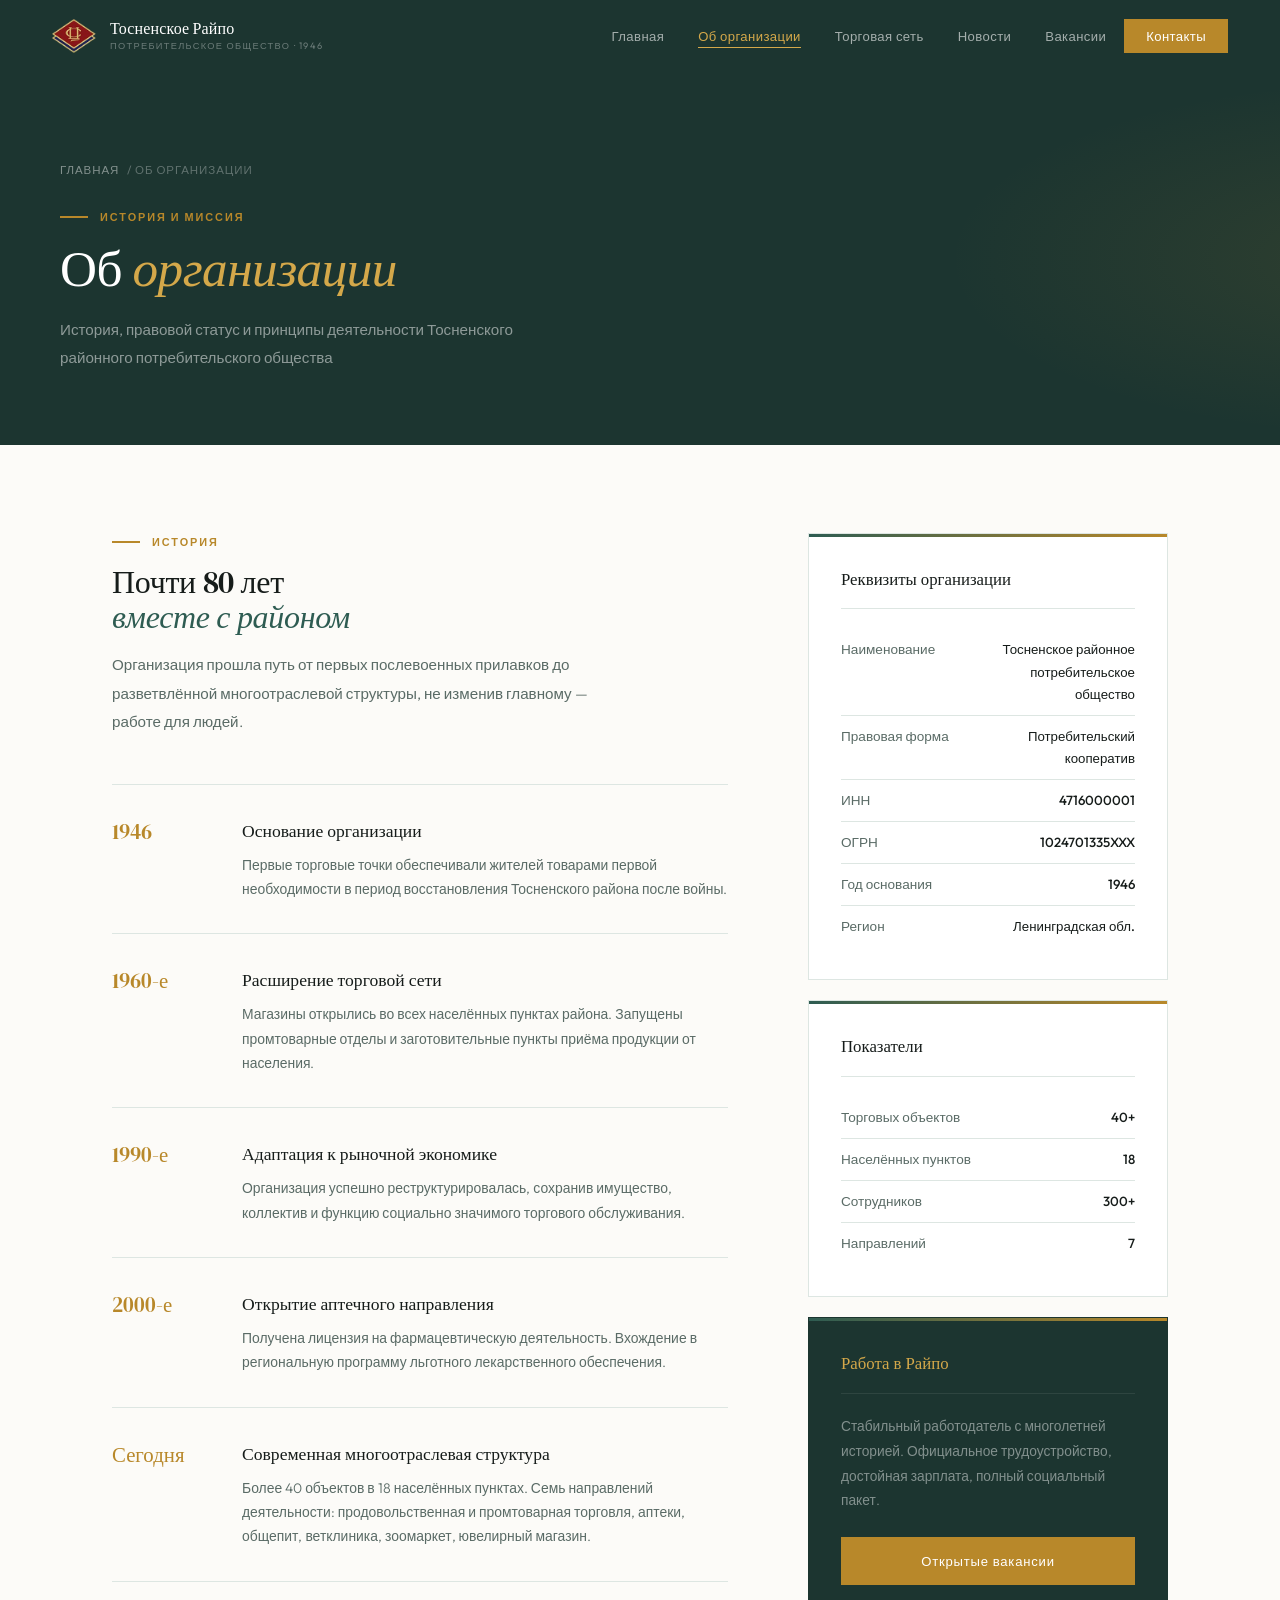
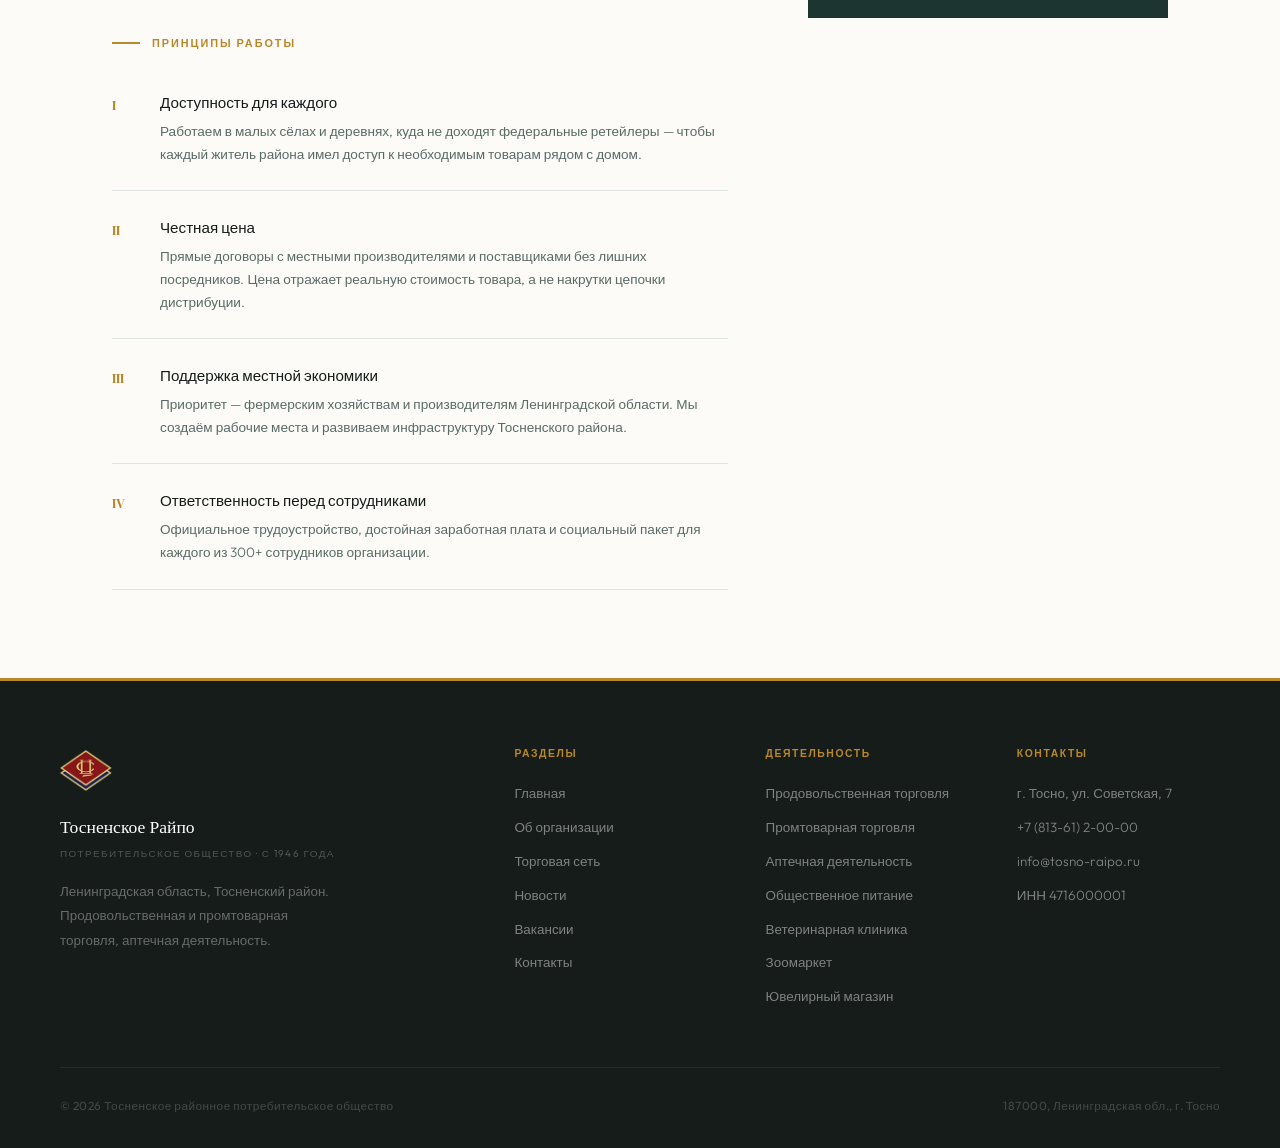
==== commit 98de15b8: "Add files via upload" ====
--- a/about.html
+++ b/about.html
@@ -105,7 +105,7 @@
             <div class="tl-year">Сегодня</div>
             <div class="tl-body">
               <h3>Современная многоотраслевая структура</h3>
-              <p>Более 40 объектов в 18 населённых пунктах. Шесть направлений деятельности: продовольственная и промтоварная торговля, аптеки, общепит, ветклиника, зоомаркет.</p>
+              <p>Более 40 объектов в 18 населённых пунктах. Семь направлений деятельности: продовольственная и промтоварная торговля, аптеки, общепит, ветклиника, зоомаркет, ювелирный магазин.</p>
             </div>
           </div>
         </div>
@@ -146,7 +146,7 @@
           <div class="info-row"><span class="info-lbl">Торговых объектов</span><span class="info-val">40+</span></div>
           <div class="info-row"><span class="info-lbl">Населённых пунктов</span><span class="info-val">18</span></div>
           <div class="info-row"><span class="info-lbl">Сотрудников</span><span class="info-val">300+</span></div>
-          <div class="info-row"><span class="info-lbl">Направлений</span><span class="info-val">6</span></div>
+          <div class="info-row"><span class="info-lbl">Направлений</span><span class="info-val">7</span></div>
         </div>
         <div class="info-card reveal" style="background:var(--forest); border-color:var(--forest)">
           <h4 style="color:var(--gold-light); border-bottom-color:rgba(255,255,255,.08)">Работа в Райпо</h4>
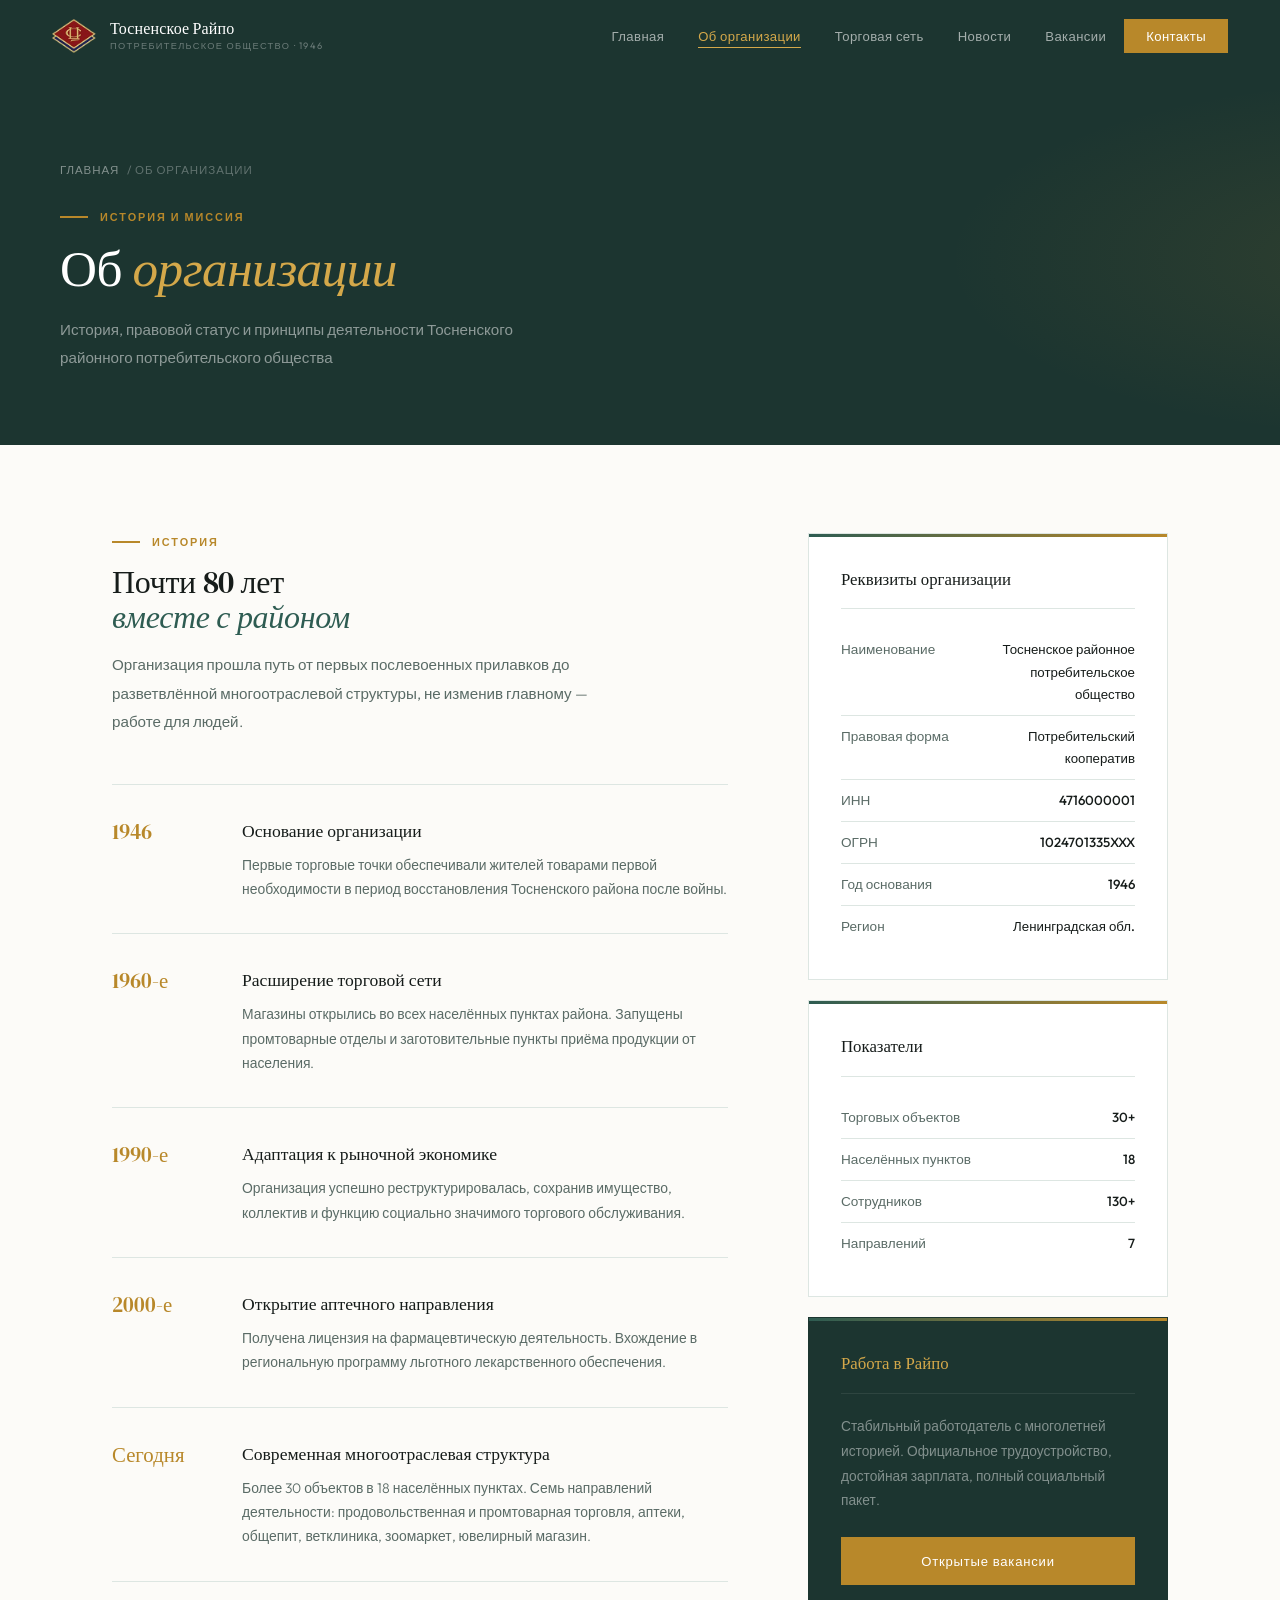
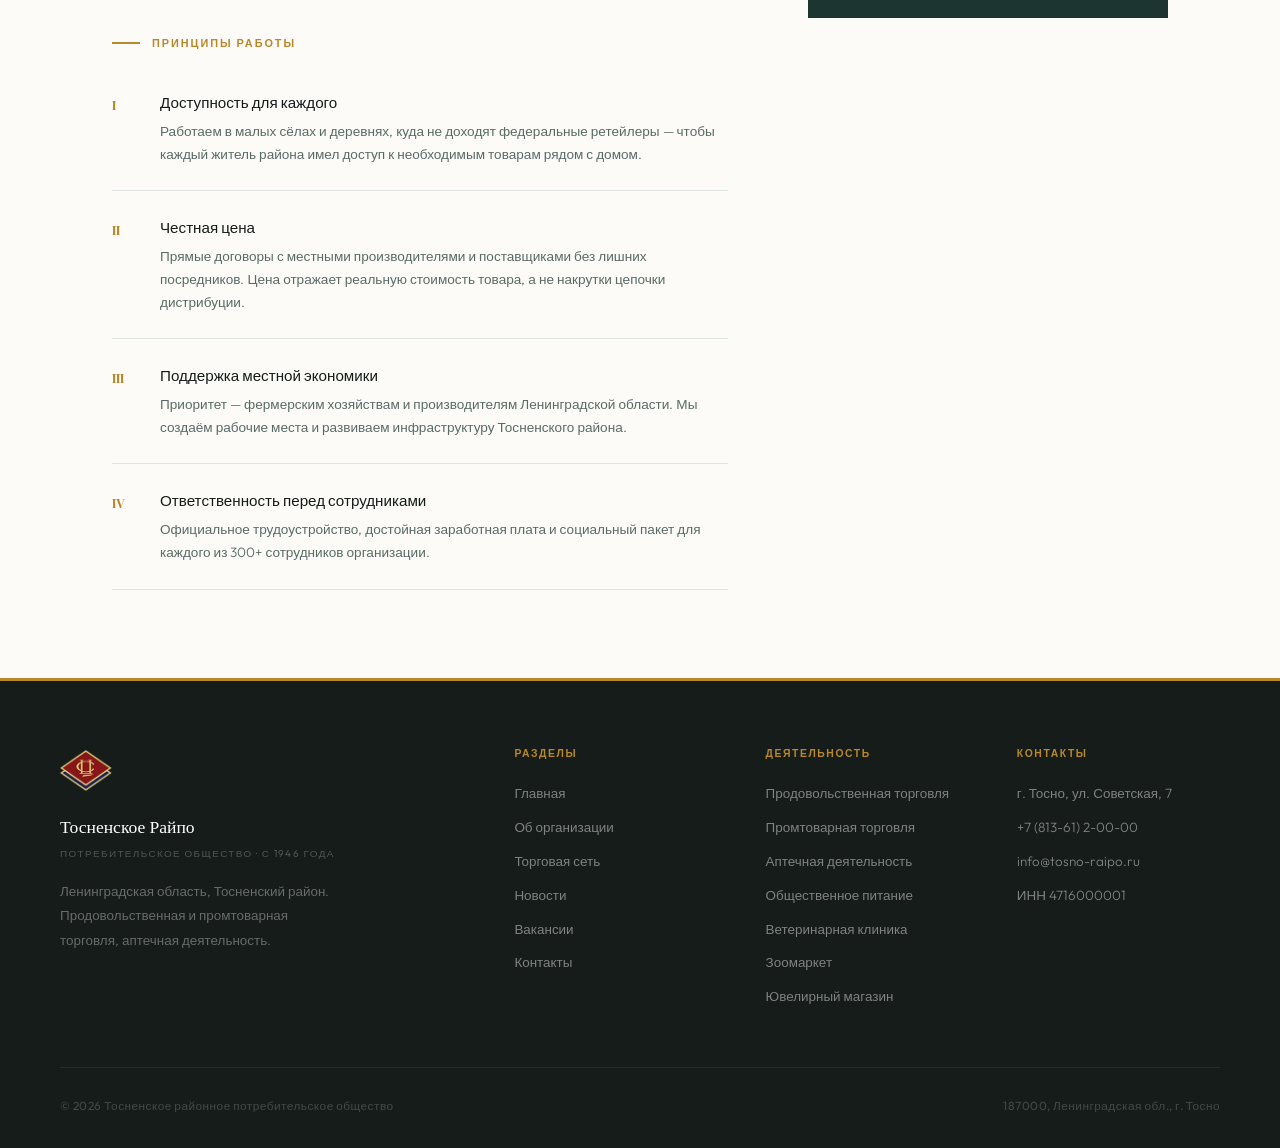
==== commit 4b5c0f34: "Add files via upload" ====
--- a/about.html
+++ b/about.html
@@ -105,7 +105,7 @@
             <div class="tl-year">Сегодня</div>
             <div class="tl-body">
               <h3>Современная многоотраслевая структура</h3>
-              <p>Более 40 объектов в 18 населённых пунктах. Семь направлений деятельности: продовольственная и промтоварная торговля, аптеки, общепит, ветклиника, зоомаркет, ювелирный магазин.</p>
+              <p>Более 30 объектов в 18 населённых пунктах. Семь направлений деятельности: продовольственная и промтоварная торговля, аптеки, общепит, ветклиника, зоомаркет, ювелирный магазин.</p>
             </div>
           </div>
         </div>
@@ -143,9 +143,9 @@
         </div>
         <div class="info-card reveal">
           <h4>Показатели</h4>
-          <div class="info-row"><span class="info-lbl">Торговых объектов</span><span class="info-val">40+</span></div>
+          <div class="info-row"><span class="info-lbl">Торговых объектов</span><span class="info-val">30+</span></div>
           <div class="info-row"><span class="info-lbl">Населённых пунктов</span><span class="info-val">18</span></div>
-          <div class="info-row"><span class="info-lbl">Сотрудников</span><span class="info-val">300+</span></div>
+          <div class="info-row"><span class="info-lbl">Сотрудников</span><span class="info-val">130+</span></div>
           <div class="info-row"><span class="info-lbl">Направлений</span><span class="info-val">7</span></div>
         </div>
         <div class="info-card reveal" style="background:var(--forest); border-color:var(--forest)">
--- a/style.css
+++ b/style.css
@@ -172,7 +172,7 @@
 .mobile-nav a.mobile-cta {
   margin-top: 20px;
   background: var(--gold); color: var(--white) !important;
-  text-align: center; padding: 14px 0 !important;
+  text-align: center; padding: 14px 10px !important;
   border-bottom: none; font-weight: 500;
   transition: background .2s !important;
 }
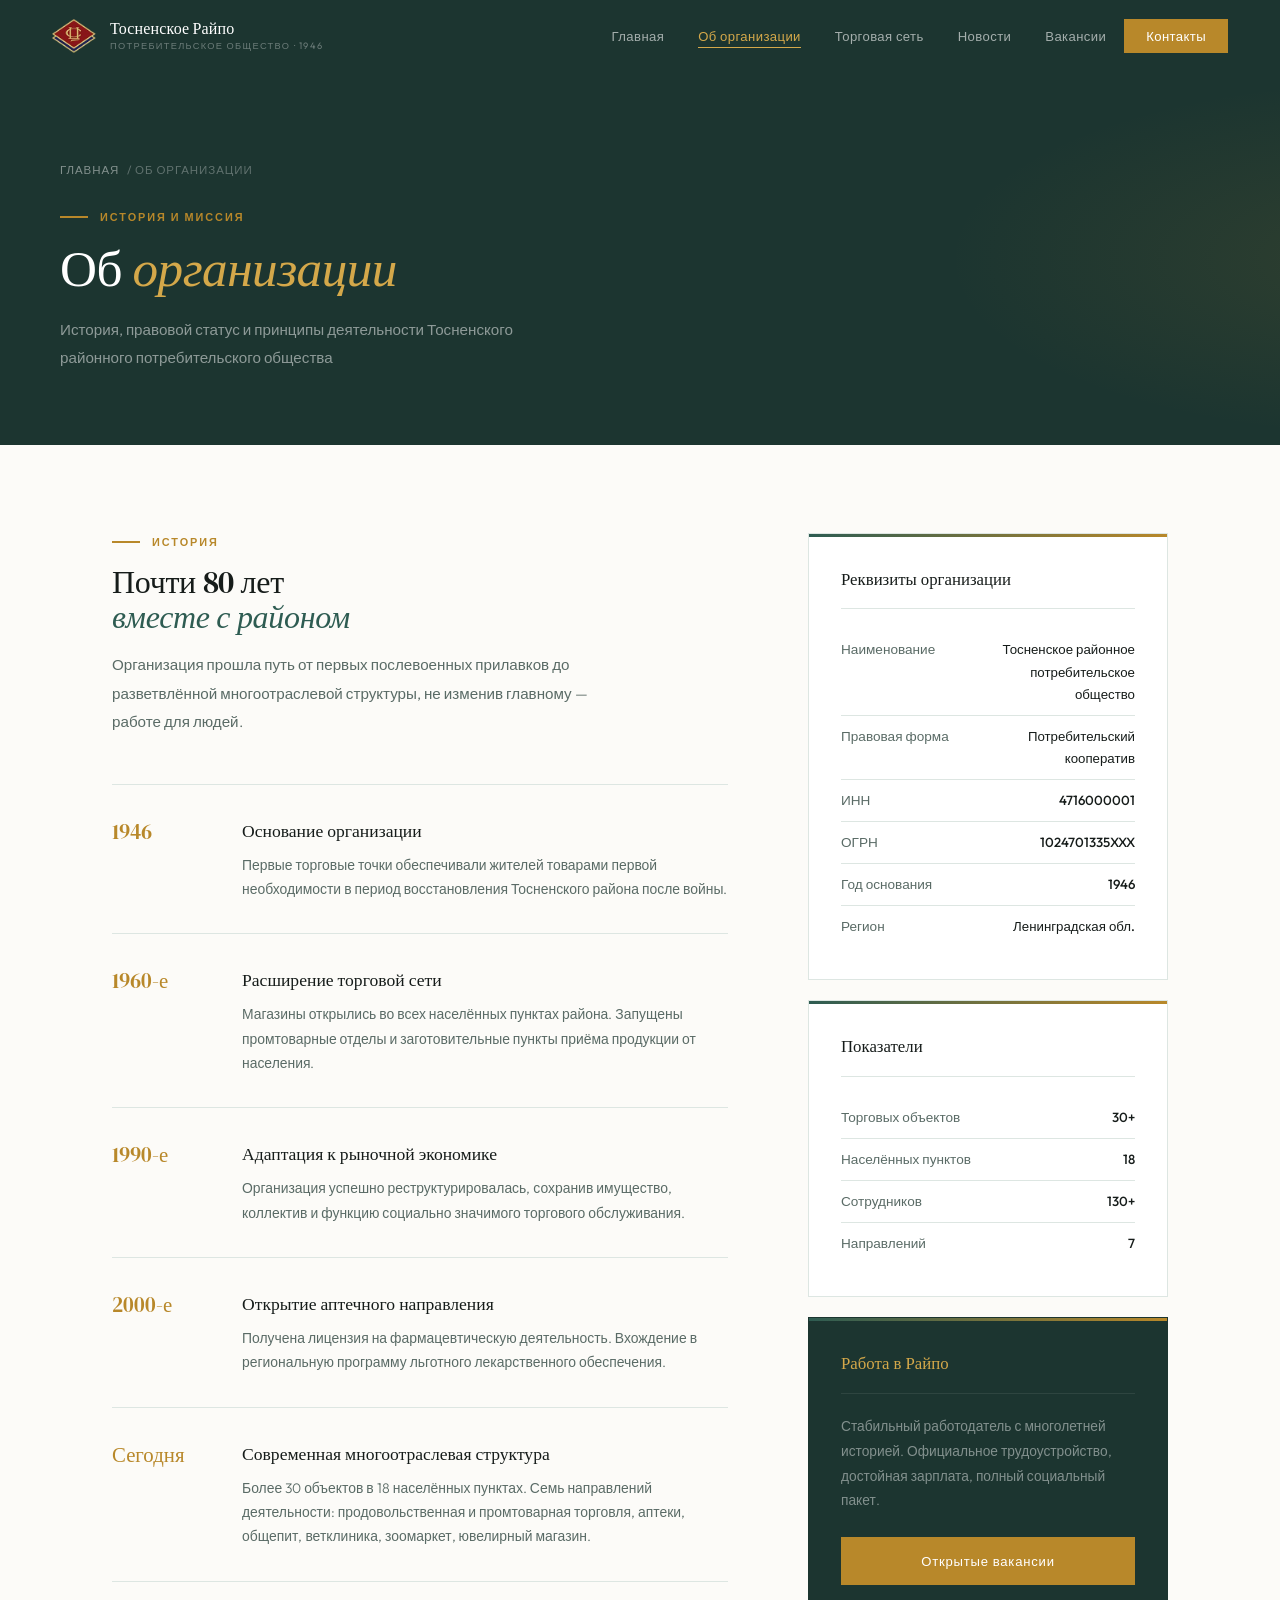
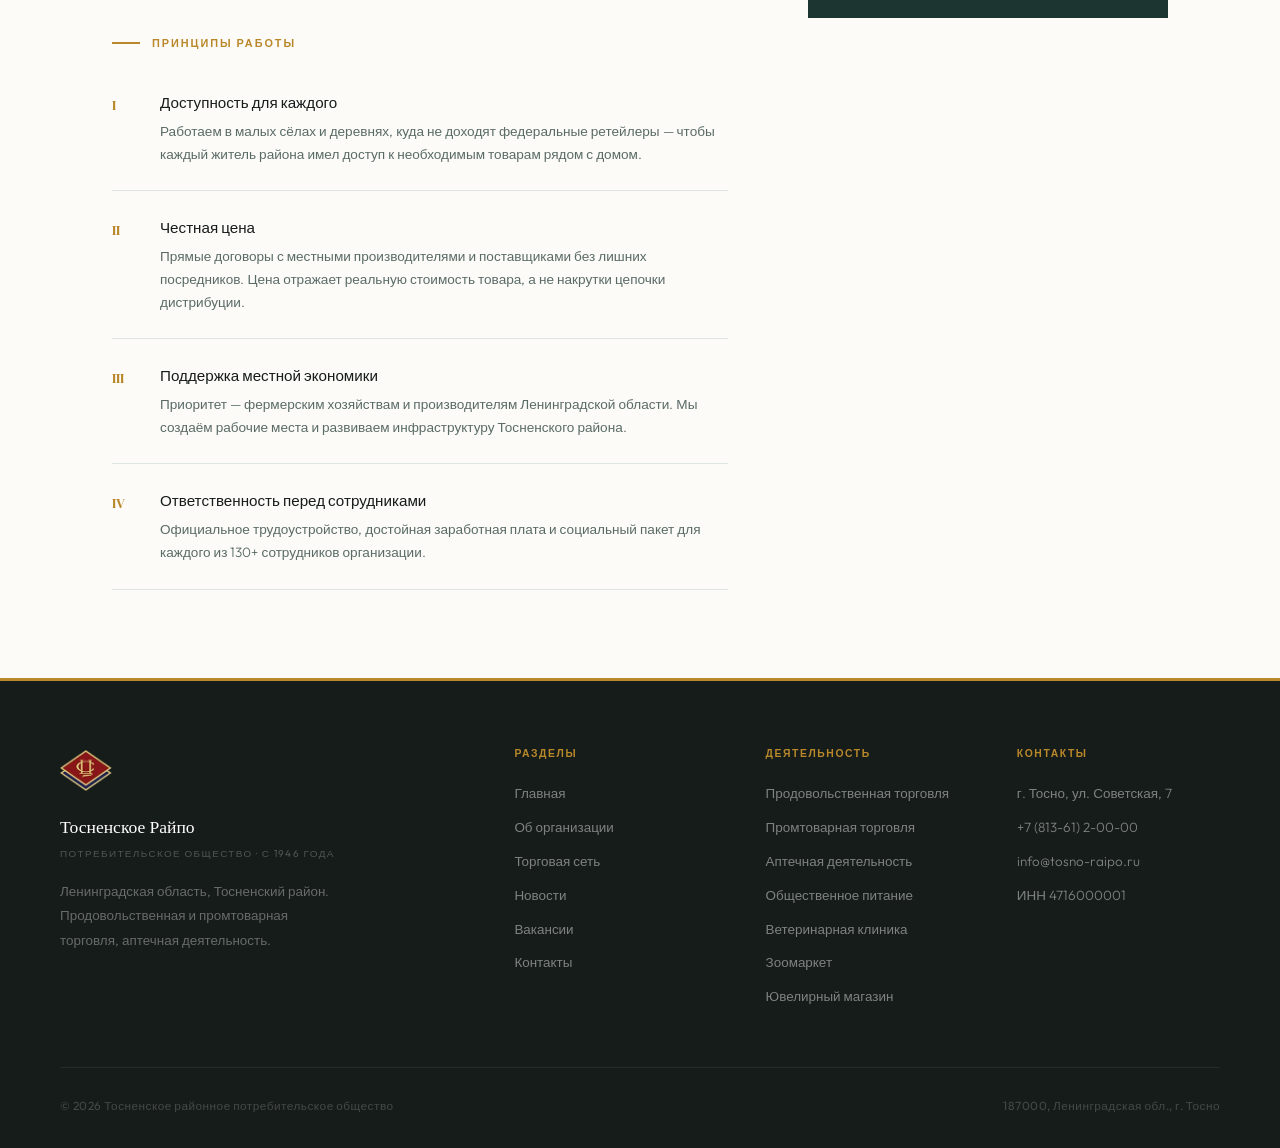
==== commit ed3b6f42: "Add files via upload" ====
--- a/about.html
+++ b/about.html
@@ -126,7 +126,7 @@
           </div>
           <div class="val-item">
             <div class="val-num">IV</div>
-            <div><h4>Ответственность перед сотрудниками</h4><p>Официальное трудоустройство, достойная заработная плата и социальный пакет для каждого из 300+ сотрудников организации.</p></div>
+            <div><h4>Ответственность перед сотрудниками</h4><p>Официальное трудоустройство, достойная заработная плата и социальный пакет для каждого из 130+ сотрудников организации.</p></div>
           </div>
         </div>
       </div>
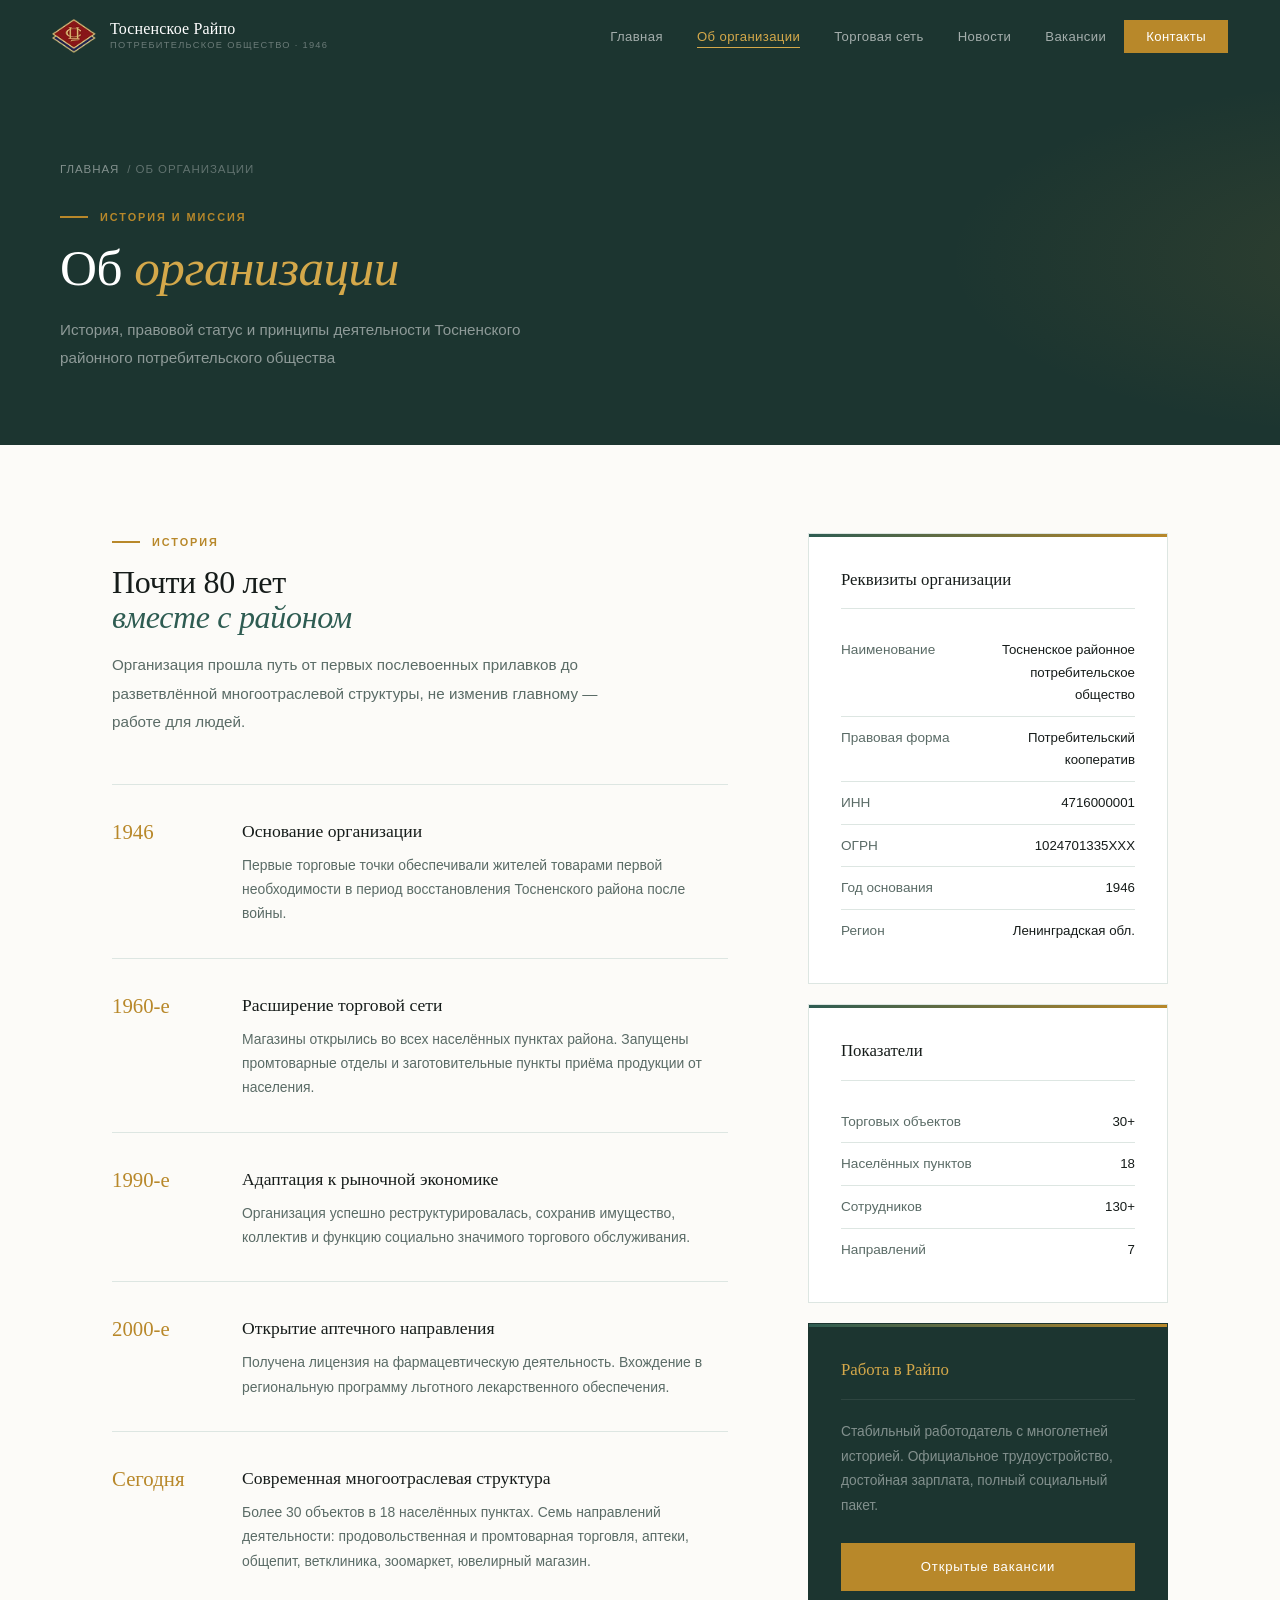
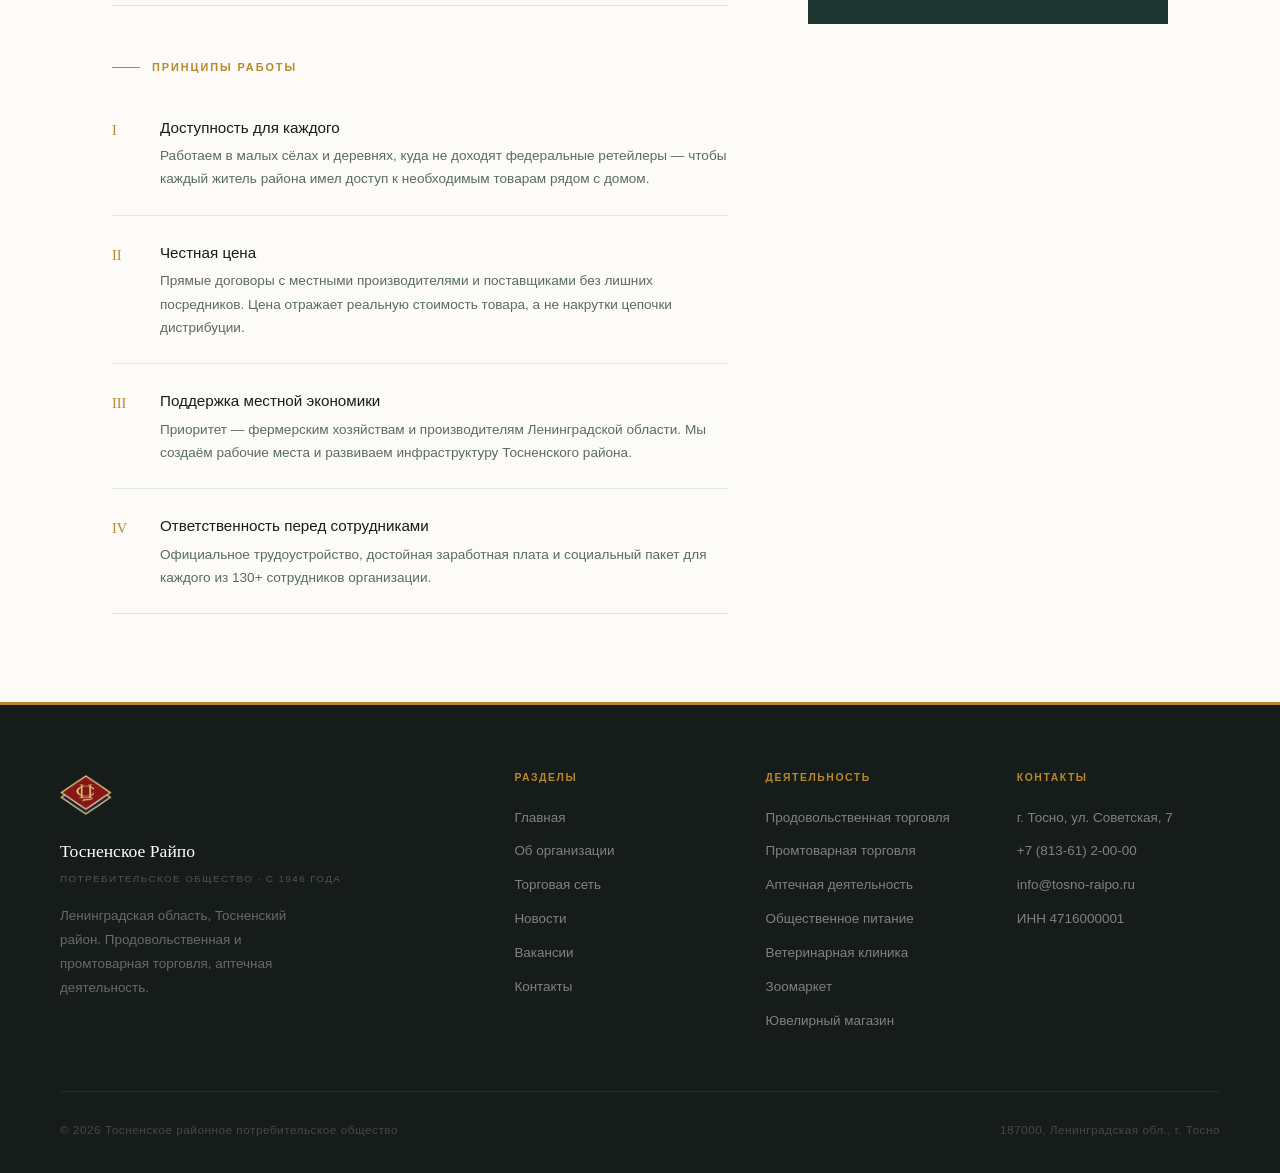
==== commit 8e73c41b: "Add files via upload" ====
--- a/about.html
+++ b/about.html
@@ -3,6 +3,8 @@
 <head>
   <meta charset="UTF-8">
   <meta name="viewport" content="width=device-width, initial-scale=1.0">
+  <meta http-equiv="Content-Security-Policy" content="default-src 'self'; script-src 'self' 'unsafe-inline'; style-src 'self' 'unsafe-inline' https://fonts.googleapis.com; font-src 'self' https://fonts.gstatic.com data:; img-src 'self' data:; connect-src 'self'; object-src 'none'; base-uri 'self'; form-action 'self'; frame-ancestors 'none'">
+  <meta name="referrer" content="strict-origin-when-cross-origin">
   <title>Об организации — Тосненское Райпо</title>
   <link rel="preconnect" href="https://fonts.googleapis.com">
   <link href="https://fonts.googleapis.com/css2?family=DM+Serif+Display:ital@0;1&family=Outfit:wght@300;400;500;600&display=swap" rel="stylesheet">
